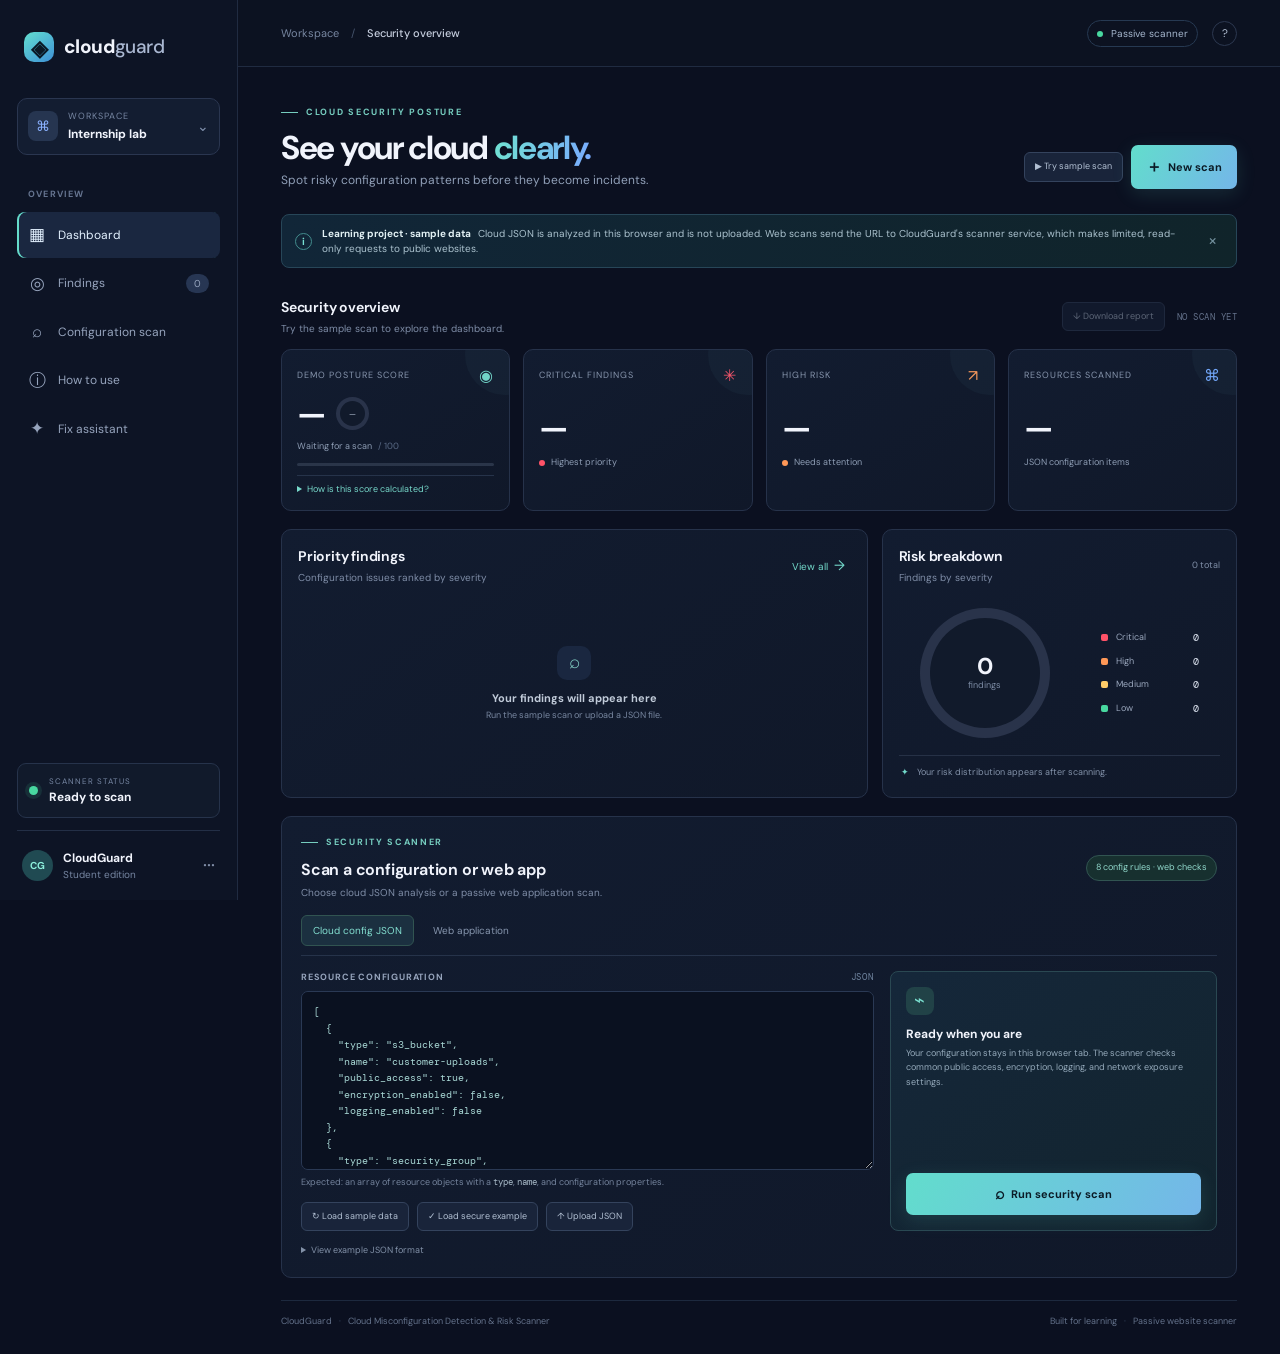
==== index.html @ 46203f97 "Add guided demo and downloadable scan report" ====
<!doctype html>
<html lang="en">
<head>
  <meta charset="utf-8">
  <meta name="viewport" content="width=device-width, initial-scale=1">
  <meta name="theme-color" content="#0b1020">
  <meta name="description" content="CloudGuard is a browser-based cloud configuration risk scanner for learning. Review JSON snapshots for public access, encryption, MFA, logging, and more.">
  <link rel="canonical" href="https://krish1976-17.github.io/cloud-risk-scanner/">
  <meta property="og:type" content="website">
  <meta property="og:title" content="CloudGuard | Cloud Risk Scanner">
  <meta property="og:description" content="Review cloud configuration snapshots for common security risks with CloudGuard.">
  <meta property="og:url" content="https://krish1976-17.github.io/cloud-risk-scanner/">
  <meta name="twitter:card" content="summary">
  <title>CloudGuard | Misconfiguration Risk Scanner</title>
  <link rel="preconnect" href="https://fonts.googleapis.com">
  <link rel="preconnect" href="https://fonts.gstatic.com" crossorigin>
  <link href="https://fonts.googleapis.com/css2?family=DM+Mono:wght@400;500&family=DM+Sans:wght@400;500;600;700;800&display=swap" rel="stylesheet">
  <link rel="stylesheet" href="styles.css?v=guided-demo-1">
</head>
<body>
  <div class="app-shell">
    <aside class="sidebar">
      <a class="brand" href="#top" aria-label="CloudGuard home"><span class="brand-mark">◈</span><span>cloud<span class="brand-light">guard</span></span></a>
      <div class="workspace"><span class="workspace-icon">⌘</span><span><small>WORKSPACE</small><strong>Internship lab</strong></span><span class="chevron">⌄</span></div>
      <div class="nav-label">OVERVIEW</div>
      <nav aria-label="Main navigation">
        <a class="nav-item active" href="#dashboard"><span>▦</span> Dashboard</a>
        <a class="nav-item" href="#findings"><span>◎</span> Findings <span class="nav-count" id="nav-count">0</span></a>
        <a class="nav-item" href="#scanner"><span>⌕</span> Configuration scan</a>
        <a class="nav-item" href="guide.html"><span>ⓘ</span> How to use</a>
        <a class="nav-item" href="fixes.html"><span>✦</span> Fix assistant</a>
      </nav>
      <div class="sidebar-bottom"><div class="scan-status"><span class="pulse"></span><span><small>SCANNER STATUS</small><strong>Ready to scan</strong></span></div><div class="profile"><div class="avatar">CG</div><span><strong>CloudGuard</strong><small>Student edition</small></span><span class="more">···</span></div></div>
    </aside>
    <main id="top">
      <header class="topbar"><div class="breadcrumb">Workspace <span>/</span> <b>Security overview</b></div><div class="top-actions"><span class="local-pill"><i></i> Passive scanner</span><a class="icon-button help-link" href="guide.html" aria-label="How to use CloudGuard" title="How to use CloudGuard">?</a></div></header>
      <section class="content" id="dashboard">
        <div class="intro"><div><div class="eyebrow"><span class="eyebrow-line"></span> CLOUD SECURITY POSTURE</div><h1>See your cloud <span>clearly.</span></h1><p class="subtitle">Spot risky configuration patterns before they become incidents.</p></div><div class="intro-actions"><button class="secondary-button" id="run-demo">▶ Try sample scan</button><button class="primary-button" id="top-scan"><span>＋</span> New scan</button></div></div>
        <div class="notice" id="notice"><span class="notice-icon">i</span><span><strong>Learning project · sample data</strong> Cloud JSON is analyzed in this browser and is not uploaded. Web scans send the URL to CloudGuard's scanner service, which makes limited, read-only requests to public websites.</span><button id="dismiss-notice" aria-label="Dismiss notice">×</button></div>
        <div class="section-heading"><div><h2>Security overview</h2><p id="scan-summary">Try the sample scan to explore the dashboard.</p></div><div class="section-actions"><button class="secondary-button" id="export-report" type="button" disabled>↓ Download report</button><span class="scan-time" id="last-scan">NO SCAN YET</span></div></div>
        <div class="metrics">
          <article class="metric-card score-card"><div class="metric-top"><span>DEMO POSTURE SCORE</span><span class="metric-symbol" title="Educational estimate, not a standard">◉</span></div><div class="score-row"><strong id="score">—</strong><div class="score-ring"><span id="score-ring-text">—</span></div></div><div class="metric-foot"><span id="score-caption">Waiting for a scan</span><span class="muted">/ 100</span></div><div class="score-track"><i id="score-bar"></i></div><details class="score-method"><summary>How is this score calculated?</summary><p>Starts at 100, then subtracts 25 per Critical, 15 per High, 8 per Medium, and 3 per Low finding. The score stops at 0. Each matched rule counts separately. This is a learning aid, not an industry standard or a complete security rating.</p></details></article>
          <article class="metric-card"><div class="metric-top"><span>CRITICAL FINDINGS</span><span class="metric-symbol critical">✳</span></div><div class="metric-value" id="critical-count">—</div><div class="metric-foot"><span class="severity-dot red"></span><span id="critical-caption">Highest priority</span></div></article>
          <article class="metric-card"><div class="metric-top"><span>HIGH RISK</span><span class="metric-symbol high">↗</span></div><div class="metric-value" id="high-count">—</div><div class="metric-foot"><span class="severity-dot orange"></span><span>Needs attention</span></div></article>
          <article class="metric-card"><div class="metric-top"><span>RESOURCES SCANNED</span><span class="metric-symbol blue">⌘</span></div><div class="metric-value" id="resource-count">—</div><div class="metric-foot"><span id="resource-caption">JSON configuration items</span></div></article>
        </div>
        <div class="main-grid">
          <section class="panel findings-panel" id="findings"><div class="panel-heading"><div><h2>Priority findings</h2><p>Configuration issues ranked by severity</p></div><button class="text-button" id="view-all">View all <span>→</span></button></div><div class="findings-list" id="findings-list"><div class="empty-state"><div class="empty-icon">⌕</div><strong>Your findings will appear here</strong><span>Run the sample scan or upload a JSON file.</span></div></div></section>
          <section class="panel breakdown-panel"><div class="panel-heading"><div><h2>Risk breakdown</h2><p>Findings by severity</p></div><span class="donut-label" id="finding-total">0 total</span></div><div class="chart-wrap"><div class="donut" id="donut"><div class="donut-center"><strong id="donut-total">0</strong><span>findings</span></div></div><div class="legend"><div><i class="red-bg"></i><span>Critical</span><b id="legend-critical">0</b></div><div><i class="orange-bg"></i><span>High</span><b id="legend-high">0</b></div><div><i class="yellow-bg"></i><span>Medium</span><b id="legend-medium">0</b></div><div><i class="green-bg"></i><span>Low</span><b id="legend-low">0</b></div></div></div><div class="chart-note"><span>✦</span><span id="risk-note">Your risk distribution appears after scanning.</span></div></section>
        </div>
        <section class="panel scanner-panel" id="scanner"><div class="panel-heading"><div><div class="eyebrow"><span class="eyebrow-line"></span> SECURITY SCANNER</div><h2>Scan a configuration or web app</h2><p>Choose cloud JSON analysis or a passive web application scan.</p></div><span class="rule-badge">8 config rules · web checks</span></div>
          <div class="scan-tabs"><button class="scan-tab active" data-pane="config-pane">Cloud config JSON</button><button class="scan-tab" data-pane="webscan-pane">Web application</button></div><div id="config-pane" class="scan-grid"><div class="input-column"><label for="config-input">RESOURCE CONFIGURATION <span>JSON</span></label><textarea id="config-input" spellcheck="false" aria-describedby="json-help" placeholder='[{ "type": "s3_bucket", "name": "example", "public_access": true }]'></textarea><div class="input-help" id="json-help">Expected: an array of resource objects with a <code>type</code>, <code>name</code>, and configuration properties.</div><div class="input-actions"><button class="secondary-button" id="sample-button">↻ Load sample data</button><button class="secondary-button" id="secure-sample-button">✓ Load secure example</button><label class="upload-button" for="file-input">↑ Upload JSON</label><input id="file-input" type="file" accept=".json,application/json" hidden></div></div><div class="scan-aside"><div class="scan-aside-icon">⌁</div><h3>Ready when you are</h3><p>Your configuration stays in this browser tab. The scanner checks common public access, encryption, logging, and network exposure settings.</p><button class="primary-button scan-button" id="run-scan"><span>⌕</span> Run security scan</button><div class="scan-feedback" id="scan-feedback" aria-live="polite"></div></div></div>
          <details class="format-details"><summary>View example JSON format</summary><pre>[{
  "type": "s3_bucket",
  "name": "customer-uploads",
  "public_access": false,
  "encryption_enabled": true,
  "logging_enabled": true
}]</pre></details><div id="webscan-pane" class="webscan-pane" hidden><div class="webscan-form"><label for="target-url">APPLICATION URL</label><div class="url-row"><input id="target-url" type="url" placeholder="https://your-app.example" autocomplete="url"><button class="primary-button" id="web-scan-button"><span>⌕</span> Scan application</button></div><p>Enter an application you own or are authorized to assess. CloudGuard makes read-only GET requests and follows same-site links (up to 12 pages).</p><div class="webscan-status" id="webscan-status" aria-live="polite"></div></div><div class="webscan-note"><span class="scan-aside-icon">⌁</span><strong>Passive checks only</strong><span>Checks HTTPS, response headers, cookies, forms, mixed content, and common exposure signals. No login, payloads, or changes.</span></div><div id="page-list" class="page-list"></div></div>
        </section>
        <footer><span>CloudGuard <span class="footer-sep">·</span> Cloud Misconfiguration Detection &amp; Risk Scanner</span><span>Built for learning <span class="footer-sep">·</span> Passive website scanner</span></footer>
      </section>
    </main>
  </div>
  <div class="toast" id="toast" role="status" aria-live="polite"></div>
  <script src="config-validation.js" defer></script>
  <script src="app.js?v=guided-demo-1" defer></script>
</body>
</html>
---- styles.css ----
:root{color-scheme:dark;--bg:#0b1020;--panel:#111a2d;--panel2:#0e1729;--border:#26324a;--text:#f1f4fc;--muted:#8c9ab3;--cyan:#69e3d0;--blue:#75a8ff;--red:#ff5268;--orange:#ff9857;--yellow:#ffcc68;--green:#48d8a0}*{box-sizing:border-box}html{scroll-behavior:smooth;scroll-padding-top:80px}body{margin:0;background:var(--bg);color:var(--text);font-family:"DM Sans",sans-serif;font-size:14px;line-height:1.5}button,a,summary,label{font:inherit}button{cursor:pointer}.app-shell{min-height:100vh}.sidebar{position:fixed;inset:0 auto 0 0;width:238px;background:#0d1425;border-right:1px solid #202b41;padding:27px 17px 15px;display:flex;flex-direction:column;z-index:2}.brand{height:40px;display:flex;align-items:center;gap:10px;text-decoration:none;color:var(--text);font-weight:800;font-size:19px;letter-spacing:-.6px;padding-left:7px}.brand-mark{display:grid;place-items:center;width:30px;height:30px;background:linear-gradient(140deg,#63dfd0,#3e90d6);color:#0b1825;border-radius:10px;font-size:22px}.brand-light{font-weight:500;color:#aab8d2}.workspace{margin:31px 0 33px;padding:11px 10px;border:1px solid #2a3650;background:#131d31;border-radius:10px;display:flex;align-items:center;gap:10px}.workspace-icon{background:#263550;width:30px;height:30px;border-radius:8px;display:grid;place-items:center;color:#8bb1ff}.workspace small,.scan-status small,.profile small{font-size:9px;display:block;color:#7787a3;letter-spacing:1px}.workspace strong,.scan-status strong,.profile strong{display:block;font-size:12px;margin-top:1px}.chevron{margin-left:auto;color:#8091ad}.nav-label{font-size:9px;color:#667591;font-weight:700;letter-spacing:1.2px;padding:0 11px 8px}.nav-item{display:flex;align-items:center;gap:12px;margin:3px 0;padding:10px 11px;text-decoration:none;color:#96a4bd;border-radius:8px;font-size:12px;transition:.2s}.nav-item span:first-child{font-size:17px;width:18px;text-align:center}.nav-item:hover,.nav-item.active{background:#1a2740;color:#e4f2ff}.nav-item.active{box-shadow:inset 2px 0 #65dccb}.nav-count{font-size:10px;margin-left:auto;background:#273653;padding:2px 8px;border-radius:20px}.sidebar-bottom{margin-top:auto}.scan-status{border:1px solid #26334b;background:#111a2b;padding:11px;border-radius:9px;display:flex;align-items:center;gap:11px;margin-bottom:12px}.pulse{width:9px;height:9px;background:#48d8a0;border-radius:50%;box-shadow:0 0 0 4px #48d8a01c}.scan-status small{font-size:8px}.profile{border-top:1px solid #232f46;padding:17px 5px 3px;display:flex;align-items:center;gap:10px}.profile small{letter-spacing:0;font-size:10px}.avatar{width:31px;height:31px;display:grid;place-items:center;border-radius:50%;background:#204a52;color:#8df0dc;font-size:10px;font-weight:700}.more{margin-left:auto;color:#8290aa;font-size:20px}main{margin-left:238px;min-height:100vh}.topbar{height:67px;border-bottom:1px solid #202b41;display:flex;align-items:center;justify-content:space-between;padding:0 43px;background:#0c1221}.breadcrumb{font-size:11px;color:#7786a0}.breadcrumb span{padding:0 9px;color:#45536c}.breadcrumb b{font-weight:500;color:#c6cede}.top-actions{display:flex;gap:14px;align-items:center}.local-pill{font-size:10px;border:1px solid #263952;color:#a6b7ce;padding:5px 9px;border-radius:20px}.local-pill i{display:inline-block;width:6px;height:6px;border-radius:50%;background:var(--green);margin-right:5px}.icon-button{border:1px solid #2c3850;background:none;color:#b4c1d5;border-radius:50%;width:25px;height:25px;font-size:11px}.content{max-width:1270px;margin:auto;padding:39px 43px 24px}.intro{display:flex;justify-content:space-between;align-items:flex-end;margin-bottom:25px}.eyebrow{font-size:9px;letter-spacing:1.7px;color:#76cdbf;font-weight:700;display:flex;align-items:center;gap:8px}.eyebrow-line{width:17px;height:1px;background:#76cdbf}h1{margin:8px 0 4px;font-size:33px;letter-spacing:-1.3px;line-height:1.2;font-weight:700}h1 span{background:linear-gradient(100deg,#70e3d1,#79aaff);color:transparent;background-clip:text}.subtitle{margin:0;color:#91a0b8;font-size:12px}.primary-button{border:0;border-radius:7px;background:linear-gradient(120deg,#62ddcc,#74b6e9);color:#0b1b26;padding:10px 15px;font-weight:700;font-size:11px;box-shadow:0 5px 19px #5ed9cb22;transition:transform .15s,filter .15s}.primary-button:hover{transform:translateY(-1px);filter:brightness(1.1)}.primary-button span{font-size:16px;vertical-align:-1px;margin-right:3px}.notice{border:1px solid #274658;background:linear-gradient(100deg,#112638,#10242a);border-radius:8px;padding:11px 13px;display:flex;align-items:center;gap:10px;color:#acc3cf;font-size:10px;margin-bottom:29px}.notice strong{color:#e2f1f4;margin-right:4px}.notice-icon{border:1px solid #438d8e;border-radius:50%;color:#77dfd1;font-size:10px;font-weight:700;width:17px;height:17px;flex:none;text-align:center}.notice button{margin-left:auto;background:none;border:0;color:#73919e;font-size:17px}.section-heading,.panel-heading{display:flex;justify-content:space-between;align-items:center}.section-heading{margin-bottom:13px}.section-heading h2,.panel h2,.scanner-panel h2{font-size:14px;margin:0;font-weight:650;letter-spacing:-.2px}.section-heading p,.panel-heading p{color:#7f8da7;font-size:10px;margin:3px 0 0}.scan-time{color:#64718a;font:9px "DM Mono",monospace;letter-spacing:.5px}.metrics{display:grid;grid-template-columns:repeat(4,minmax(0,1fr));gap:13px;margin-bottom:18px}.metric-card,.panel{background:linear-gradient(145deg,#121c30,#101829);border:1px solid var(--border);border-radius:10px}.metric-card{min-height:138px;padding:14px 15px;position:relative;overflow:hidden}.metric-card:after{content:"";position:absolute;width:80px;height:80px;right:-36px;top:-35px;border-radius:50%;background:#508ca110}.metric-top{font-size:9px;letter-spacing:1px;color:#8795ad;display:flex;justify-content:space-between;align-items:center}.metric-symbol{font-size:16px;color:#73d8ca}.metric-symbol.critical{color:var(--red)}.metric-symbol.high{color:var(--orange)}.metric-symbol.blue{color:var(--blue)}.score-row{display:flex;align-items:center;gap:11px;margin:9px 0 2px}.score-row>strong,.metric-value{font-size:32px;line-height:1;font-weight:700;letter-spacing:-1px}.score-ring{width:33px;height:33px;border-radius:50%;display:grid;place-items:center;background:conic-gradient(var(--green) 0 0%,#29334a 0);position:relative}.score-ring:after{content:"";position:absolute;background:#111a2b;inset:4px;border-radius:50%}.score-ring span{z-index:1;font-size:8px;color:#b8c5d9}.metric-foot{display:flex;align-items:center;gap:6px;color:#8e9db4;font-size:9px;margin-top:10px}.muted{color:#596984}.score-track{height:3px;background:#2a3549;border-radius:9px;margin-top:9px;overflow:hidden}.score-track i{display:block;height:100%;width:0;background:var(--green);border-radius:9px;transition:width .5s}.metric-card:not(.score-card) .metric-value{margin-top:24px}.metric-card:not(.score-card) .metric-foot{margin-top:12px}.severity-dot{width:6px;height:6px;border-radius:50%}.red{background:var(--red)}.orange{background:var(--orange)}.main-grid{display:grid;grid-template-columns:minmax(0,1.65fr) minmax(245px,1fr);gap:14px;margin-bottom:18px}.panel{padding:16px}.panel-heading{margin-bottom:12px}.text-button{border:0;background:none;color:#73d9ca;font-size:10px}.text-button span{font-size:14px;margin-left:3px}.findings-list{min-height:184px}.empty-state{min-height:174px;display:flex;flex-direction:column;align-items:center;justify-content:center;gap:3px;color:#7887a0;text-align:center}.empty-icon{width:34px;height:34px;border-radius:10px;background:#1a2740;color:#82cfc4;display:grid;place-items:center;font-size:19px;margin-bottom:7px}.empty-state strong{font-size:11px;color:#c1cbd9}.empty-state span{font-size:9px}.success-empty .empty-icon{color:var(--green);background:#17372f}.finding-row{display:grid;grid-template-columns:62px 1fr auto;gap:9px;align-items:start;padding:11px 0;border-bottom:1px solid #222e43}.finding-row:last-child{border-bottom:0}.severity-badge{font-size:8px;text-align:center;border-radius:4px;padding:3px 4px;margin-top:1px;font-weight:700}.severity-badge.critical{background:#ff52681c;color:#ff7788}.severity-badge.high{background:#ff98571b;color:#ffb17a}.severity-badge.medium{background:#ffcc681b;color:#f2cf7f}.severity-badge.low{background:#48d8a01b;color:#6ce0ae}.finding-copy strong{font-size:10px;display:block;color:#dce3ee;font-weight:600}.finding-copy span{display:block;font:9px "DM Mono",monospace;color:#8a9ab1;margin-top:3px}.finding-copy span i{color:#55647c;font-style:normal;margin:0 3px}.finding-copy small{display:block;color:#75849c;font-size:9px;margin-top:4px}.finding-id{font:8px "DM Mono",monospace;color:#586983}.donut-label{font-size:9px;color:#8190a9}.chart-wrap{display:flex;align-items:center;justify-content:space-around;padding:11px 3px 17px;gap:15px}.donut{width:130px;height:130px;border-radius:50%;display:grid;place-items:center;position:relative;background:conic-gradient(#29334a 0 100%)}.donut:before{content:"";position:absolute;inset:10px;background:#111a2b;border-radius:50%}.donut-center{z-index:1;display:flex;flex-direction:column;align-items:center}.donut-center strong{font-size:23px;line-height:1.1}.donut-center span{font-size:9px;color:#7c8ba4}.legend{min-width:98px}.legend div{display:grid;grid-template-columns:8px 1fr auto;align-items:center;gap:7px;color:#9aa7bd;font-size:9px;padding:5px 0}.legend i{width:7px;height:7px;border-radius:2px}.legend b{color:#dce3ef;font:10px "DM Mono",monospace}.red-bg{background:var(--red)}.orange-bg{background:var(--orange)}.yellow-bg{background:var(--yellow)}.green-bg{background:var(--green)}.chart-note{border-top:1px solid #263146;padding:10px 2px 0;display:flex;gap:8px;color:#8291a8;font-size:9px}.chart-note span:first-child{color:#72d9ca}.scanner-panel{padding:19px;margin-bottom:22px}.scanner-panel .panel-heading{align-items:center;margin-bottom:17px}.scanner-panel h2{font-size:16px;margin-top:8px}.rule-badge{font-size:9px;color:#91d8cb;border:1px solid #315451;background:#17302f;border-radius:20px;padding:5px 9px}.scan-grid{display:grid;grid-template-columns:minmax(0,1.4fr) minmax(220px,.8fr);gap:16px}.input-column>label{display:flex;justify-content:space-between;color:#96a4bc;font-size:9px;letter-spacing:.8px;font-weight:700;margin-bottom:7px}.input-column>label span{font:9px "DM Mono",monospace;color:#7186a1}textarea{display:block;resize:vertical;width:100%;height:179px;border-radius:7px;border:1px solid #2a3954;background:#0a1120;color:#a8d7d4;padding:12px;font:10px/1.65 "DM Mono",monospace;outline:none;tab-size:2}textarea:focus{border-color:#4a8f8c;box-shadow:0 0 0 2px #59d9c51a}.input-help{font-size:9px;color:#74839c;margin-top:6px}.input-help code{color:#a9bbc9;font-family:"DM Mono",monospace}.input-actions{display:flex;gap:8px;margin-top:12px}.secondary-button,.upload-button{border:1px solid #34435d;background:#19243a;color:#b2c0d3;border-radius:6px;padding:7px 10px;font-size:9px}.secondary-button:hover,.upload-button:hover{border-color:#577085;color:#e5eef8}.upload-button{cursor:pointer}.scan-aside{background:linear-gradient(145deg,#15273a,#12242e);border:1px solid #2a4852;border-radius:8px;padding:15px;display:flex;flex-direction:column;align-items:flex-start}.scan-aside-icon{width:28px;height:28px;border-radius:8px;background:#214247;color:#7ae0d0;display:grid;place-items:center;font-size:18px}.scan-aside h3{margin:10px 0 3px;font-size:12px}.scan-aside p{margin:0 0 14px;font-size:9px;color:#95aabb;line-height:1.65}.scan-button{width:100%;margin-top:auto;padding:9px}.scan-feedback{min-height:0;font-size:9px;color:#75d6b0;margin-top:8px}.scan-feedback:empty{display:none}.scan-feedback.error{color:#ff8c9b}.format-details{margin-top:13px;color:#8291a8;font-size:9px}.format-details summary{cursor:pointer;width:max-content}.format-details pre{background:#0a1120;border:1px solid #26334a;border-radius:6px;padding:10px;color:#a9d7d4;overflow:auto;font:9px/1.5 "DM Mono",monospace}footer{border-top:1px solid #1d293e;display:flex;justify-content:space-between;padding:14px 0 2px;color:#64728b;font-size:9px}.footer-sep{color:#3e516c;padding:0 5px}.toast{position:fixed;bottom:20px;right:22px;background:#18352f;border:1px solid #326c5c;border-radius:8px;padding:10px 15px;color:#b3f0da;font-size:11px;opacity:0;transform:translateY(8px);transition:.2s;pointer-events:none}.toast.show{opacity:1;transform:translateY(0)}
@media(max-width:1050px){.content{padding:32px 25px 22px}.topbar{padding:0 25px}.sidebar{width:205px}main{margin-left:205px}.metrics{grid-template-columns:repeat(2,1fr)}.main-grid{grid-template-columns:1fr}.breakdown-panel .chart-wrap{justify-content:center;gap:50px}}
@media(max-width:700px){.sidebar{position:static;width:auto;height:auto;padding:12px 15px;border-right:0;border-bottom:1px solid #202b41}.brand{height:32px}.workspace,.nav-label,.sidebar nav,.sidebar-bottom{display:none}main{margin-left:0}.topbar{height:48px;padding:0 16px}.content{padding:25px 15px 18px}.intro{align-items:flex-start}.intro h1{font-size:27px}.intro .primary-button{padding:8px 10px;margin-top:10px}.subtitle{font-size:10px}.notice{align-items:flex-start;font-size:9px}.notice button{line-height:12px}.metrics{gap:8px}.metric-card{padding:12px;min-height:129px}.metric-top{font-size:8px}.main-grid{gap:9px}.scan-grid{grid-template-columns:1fr}.scan-aside{min-height:190px}.rule-badge{font-size:8px}footer{gap:10px;flex-direction:column}.finding-row{grid-template-columns:56px 1fr}.finding-id{display:none}.local-pill{font-size:0;padding:6px}.local-pill i{margin:0}.breadcrumb{font-size:10px}}

.scan-tabs{display:flex;gap:7px;border-bottom:1px solid #26334a;margin:-2px 0 15px;padding-bottom:9px}.scan-tab{border:1px solid transparent;background:transparent;color:#8796ae;border-radius:6px;padding:7px 11px;font-size:10px}.scan-tab.active{background:#1b3040;border-color:#315451;color:#83dfd0}.scan-tab:hover{color:#e5eff8}.webscan-pane[hidden],[hidden]{display:none!important}.webscan-pane{display:grid;grid-template-columns:minmax(0,1.4fr) minmax(220px,.8fr);gap:13px}.webscan-form{grid-row:span 2}.webscan-form>label{display:block;color:#96a4bc;font-size:9px;letter-spacing:.8px;font-weight:700;margin-bottom:7px}.url-row{display:flex;gap:8px}.url-row input{flex:1;min-width:0;border-radius:7px;border:1px solid #2a3954;background:#0a1120;color:#d8e6f2;padding:10px 12px;font:11px "DM Mono",monospace;outline:none}.url-row input:focus{border-color:#4a8f8c;box-shadow:0 0 0 2px #59d9c51a}.url-row .primary-button{white-space:nowrap}.webscan-form p{font-size:9px;color:#8291a8;line-height:1.6;margin:9px 0}.webscan-status{font-size:10px;color:#78ddbd;min-height:15px}.webscan-status.error{color:#ff8796}.webscan-note{background:linear-gradient(145deg,#15273a,#12242e);border:1px solid #2a4852;border-radius:8px;padding:13px;display:grid;grid-template-columns:30px 1fr;gap:7px 10px;align-content:start}.webscan-note .scan-aside-icon{grid-row:span 2}.webscan-note strong{font-size:11px}.webscan-note>span:last-child{font-size:9px;color:#95aabb;line-height:1.6}.page-list{grid-column:2;font-size:9px;color:#8d9bb2}.page-list:empty{display:none}.page-item{padding:6px 0;border-bottom:1px solid #29364b;overflow-wrap:anywhere}.page-item b{color:#75d8b6;margin-right:5px}@media(max-width:700px){.webscan-pane{grid-template-columns:1fr}.webscan-form{grid-row:auto}.page-list{grid-column:auto}.url-row{flex-direction:column}.url-row .primary-button{width:100%}}
#view-all[hidden]{display:none}
button:focus-visible,a:focus-visible,summary:focus-visible,label:focus-visible,input:focus-visible,textarea:focus-visible{outline:2px solid #79dccc;outline-offset:3px}
.help-link{display:grid;place-items:center;text-decoration:none}
.section-actions{display:flex;align-items:center;gap:12px}.section-actions .secondary-button{white-space:nowrap}.section-actions button:disabled{opacity:.48;cursor:not-allowed}
@media(max-width:700px){.section-actions{align-items:flex-end;flex-direction:column;gap:6px}.section-actions .scan-time{font-size:8px}}
@media(prefers-reduced-motion:reduce){*,*::before,*::after{scroll-behavior:auto!important;animation-duration:.01ms!important;animation-iteration-count:1!important;transition-duration:.01ms!important}}
/* Demo flow and score explanation */
.intro-actions{display:flex;gap:8px;align-items:center;flex-wrap:wrap;justify-content:flex-end}.score-method{margin-top:9px;border-top:1px solid #26334a;padding-top:7px}.score-method summary{cursor:pointer;color:#77d9cb;font-size:9px}.score-method p{margin:6px 0 0;color:#93a4bc;font-size:9px;line-height:1.6}.input-actions{flex-wrap:wrap}
@media(max-width:700px){.intro-actions{justify-content:flex-start}.intro-actions button{font-size:9px}}
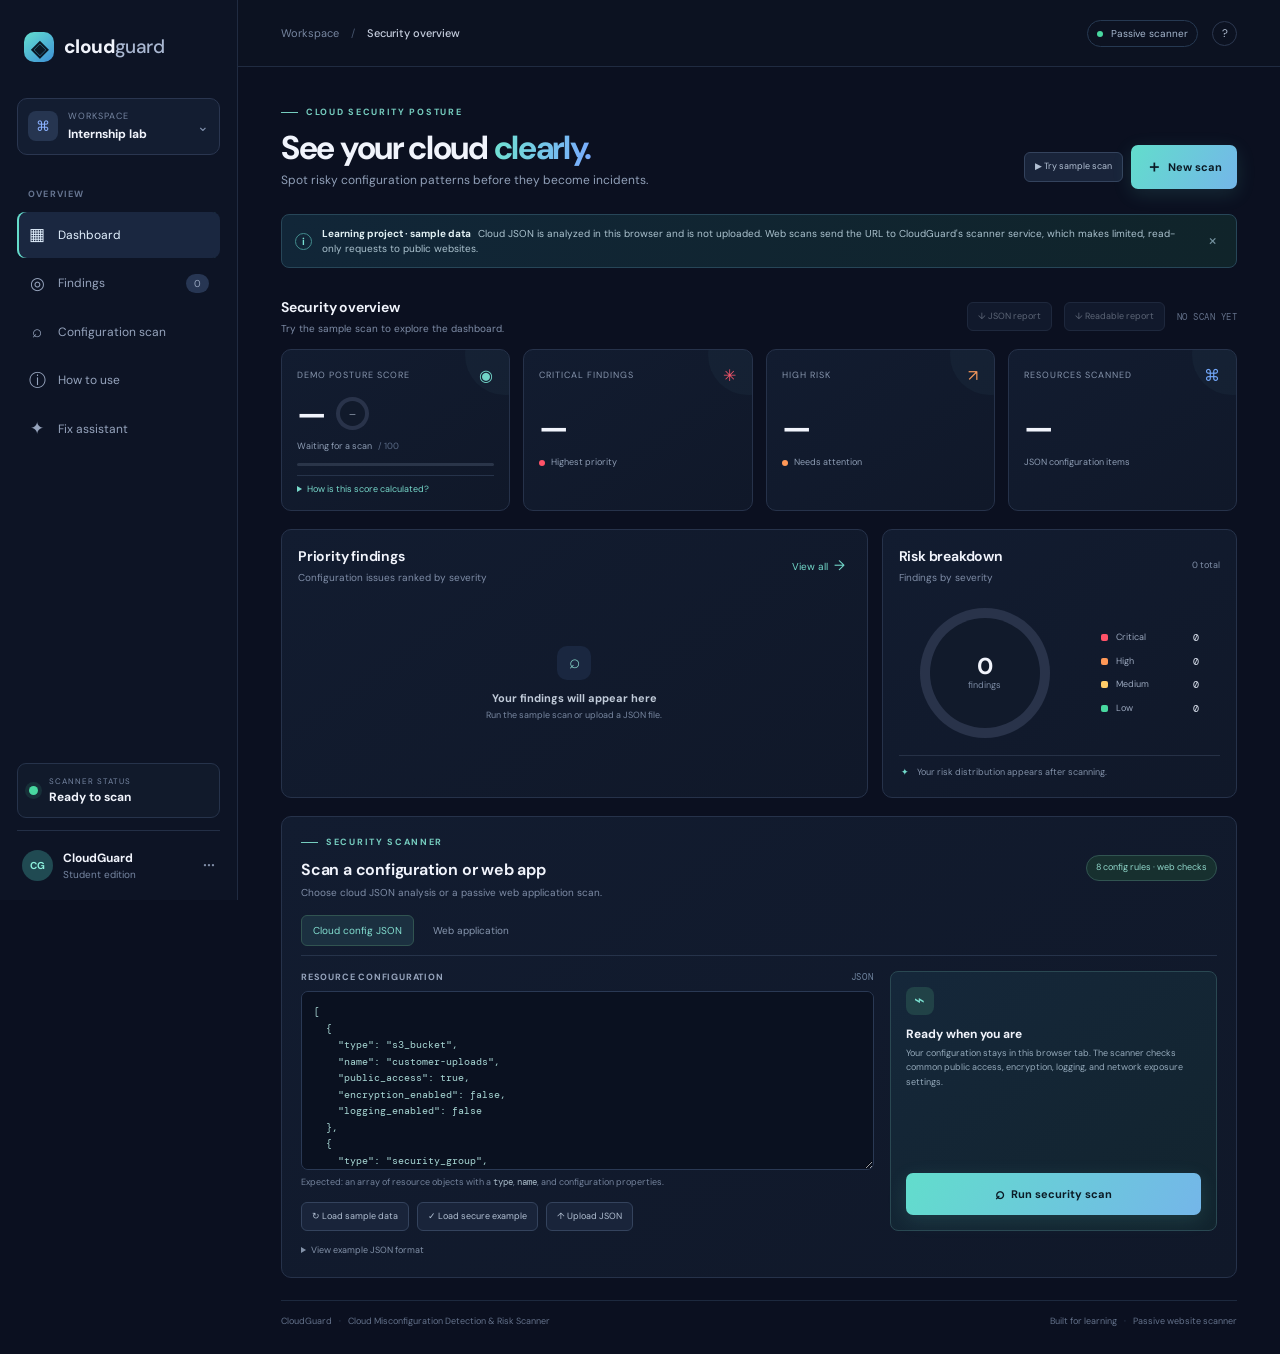
==== commit 3055bea6: "Add readable HTML scan reports" ====
--- a/index.html
+++ b/index.html
@@ -15,7 +15,7 @@
   <link rel="preconnect" href="https://fonts.googleapis.com">
   <link rel="preconnect" href="https://fonts.gstatic.com" crossorigin>
   <link href="https://fonts.googleapis.com/css2?family=DM+Mono:wght@400;500&family=DM+Sans:wght@400;500;600;700;800&display=swap" rel="stylesheet">
-  <link rel="stylesheet" href="styles.css?v=guided-demo-1">
+  <link rel="stylesheet" href="styles.css?v=score-breakdown-1">
 </head>
 <body>
   <div class="app-shell">
@@ -37,9 +37,9 @@
       <section class="content" id="dashboard">
         <div class="intro"><div><div class="eyebrow"><span class="eyebrow-line"></span> CLOUD SECURITY POSTURE</div><h1>See your cloud <span>clearly.</span></h1><p class="subtitle">Spot risky configuration patterns before they become incidents.</p></div><div class="intro-actions"><button class="secondary-button" id="run-demo">▶ Try sample scan</button><button class="primary-button" id="top-scan"><span>＋</span> New scan</button></div></div>
         <div class="notice" id="notice"><span class="notice-icon">i</span><span><strong>Learning project · sample data</strong> Cloud JSON is analyzed in this browser and is not uploaded. Web scans send the URL to CloudGuard's scanner service, which makes limited, read-only requests to public websites.</span><button id="dismiss-notice" aria-label="Dismiss notice">×</button></div>
-        <div class="section-heading"><div><h2>Security overview</h2><p id="scan-summary">Try the sample scan to explore the dashboard.</p></div><div class="section-actions"><button class="secondary-button" id="export-report" type="button" disabled>↓ Download report</button><span class="scan-time" id="last-scan">NO SCAN YET</span></div></div>
+        <div class="section-heading"><div><h2>Security overview</h2><p id="scan-summary">Try the sample scan to explore the dashboard.</p></div><div class="section-actions"><button class="secondary-button" id="export-report" type="button" disabled>↓ JSON report</button><button class="secondary-button" id="export-readable-report" type="button" disabled>↓ Readable report</button><span class="scan-time" id="last-scan">NO SCAN YET</span></div></div>
         <div class="metrics">
-          <article class="metric-card score-card"><div class="metric-top"><span>DEMO POSTURE SCORE</span><span class="metric-symbol" title="Educational estimate, not a standard">◉</span></div><div class="score-row"><strong id="score">—</strong><div class="score-ring"><span id="score-ring-text">—</span></div></div><div class="metric-foot"><span id="score-caption">Waiting for a scan</span><span class="muted">/ 100</span></div><div class="score-track"><i id="score-bar"></i></div><details class="score-method"><summary>How is this score calculated?</summary><p>Starts at 100, then subtracts 25 per Critical, 15 per High, 8 per Medium, and 3 per Low finding. The score stops at 0. Each matched rule counts separately. This is a learning aid, not an industry standard or a complete security rating.</p></details></article>
+          <article class="metric-card score-card"><div class="metric-top"><span>DEMO POSTURE SCORE</span><span class="metric-symbol" title="Educational estimate, not a standard">◉</span></div><div class="score-row"><strong id="score">—</strong><div class="score-ring"><span id="score-ring-text">—</span></div></div><div class="metric-foot"><span id="score-caption">Waiting for a scan</span><span class="muted">/ 100</span></div><div class="score-track"><i id="score-bar"></i></div><details class="score-method"><summary>How is this score calculated?</summary><p>Starts at 100, then subtracts 25 per Critical, 15 per High, 8 per Medium, and 3 per Low finding. The score stops at 0. Each matched rule counts separately. This is a learning aid, not an industry standard or a complete security rating.</p><p id="score-breakdown">Run a scan to see this report's point breakdown.</p></details></article>
           <article class="metric-card"><div class="metric-top"><span>CRITICAL FINDINGS</span><span class="metric-symbol critical">✳</span></div><div class="metric-value" id="critical-count">—</div><div class="metric-foot"><span class="severity-dot red"></span><span id="critical-caption">Highest priority</span></div></article>
           <article class="metric-card"><div class="metric-top"><span>HIGH RISK</span><span class="metric-symbol high">↗</span></div><div class="metric-value" id="high-count">—</div><div class="metric-foot"><span class="severity-dot orange"></span><span>Needs attention</span></div></article>
           <article class="metric-card"><div class="metric-top"><span>RESOURCES SCANNED</span><span class="metric-symbol blue">⌘</span></div><div class="metric-value" id="resource-count">—</div><div class="metric-foot"><span id="resource-caption">JSON configuration items</span></div></article>
@@ -64,7 +64,7 @@
   </div>
   <div class="toast" id="toast" role="status" aria-live="polite"></div>
   <script src="config-validation.js" defer></script>
-  <script src="app.js?v=guided-demo-1" defer></script>
+  <script src="app.js?v=readable-report-1" defer></script>
 </body>
 </html>
 
--- a/styles.css
+++ b/styles.css
@@ -8,6 +8,8 @@
 .help-link{display:grid;place-items:center;text-decoration:none}
 .section-actions{display:flex;align-items:center;gap:12px}.section-actions .secondary-button{white-space:nowrap}.section-actions button:disabled{opacity:.48;cursor:not-allowed}
 @media(max-width:700px){.section-actions{align-items:flex-end;flex-direction:column;gap:6px}.section-actions .scan-time{font-size:8px}}
+/* Keep page navigation usable on narrow screens. */
+@media(max-width:700px){.sidebar{padding:10px 12px}.brand{height:32px;margin-bottom:7px}.workspace,.nav-label,.sidebar-bottom{display:none}.sidebar nav{display:flex;gap:4px;overflow-x:auto;margin:0 -3px;padding:0 3px 5px;scrollbar-width:thin}.sidebar nav .nav-item{flex:0 0 auto;white-space:nowrap;margin:0;padding:6px 8px;font-size:10px;gap:6px}.sidebar nav .nav-item span:first-child{width:auto;font-size:14px}.sidebar nav .nav-count{padding:1px 5px}}
 @media(prefers-reduced-motion:reduce){*,*::before,*::after{scroll-behavior:auto!important;animation-duration:.01ms!important;animation-iteration-count:1!important;transition-duration:.01ms!important}}
 /* Demo flow and score explanation */
 .intro-actions{display:flex;gap:8px;align-items:center;flex-wrap:wrap;justify-content:flex-end}.score-method{margin-top:9px;border-top:1px solid #26334a;padding-top:7px}.score-method summary{cursor:pointer;color:#77d9cb;font-size:9px}.score-method p{margin:6px 0 0;color:#93a4bc;font-size:9px;line-height:1.6}.input-actions{flex-wrap:wrap}
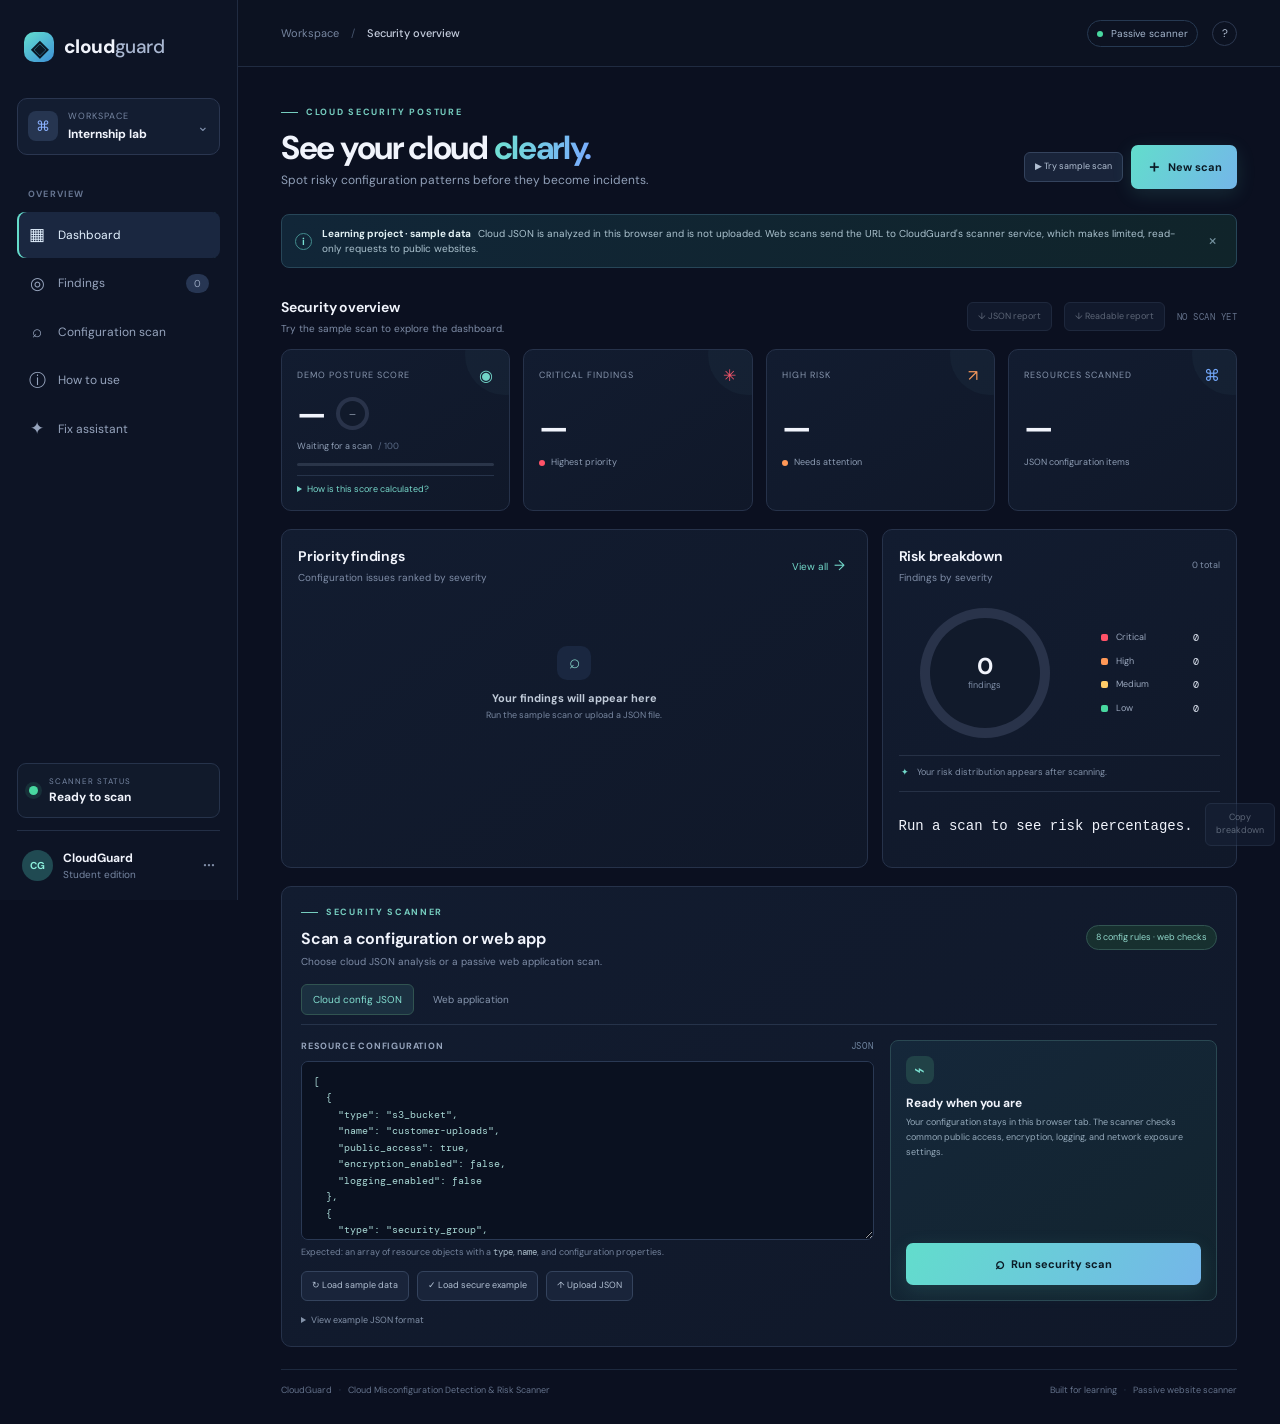
==== commit c65da5eb: "Show copyable risk percentages" ====
--- a/index.html
+++ b/index.html
@@ -15,7 +15,7 @@
   <link rel="preconnect" href="https://fonts.googleapis.com">
   <link rel="preconnect" href="https://fonts.gstatic.com" crossorigin>
   <link href="https://fonts.googleapis.com/css2?family=DM+Mono:wght@400;500&family=DM+Sans:wght@400;500;600;700;800&display=swap" rel="stylesheet">
-  <link rel="stylesheet" href="styles.css?v=score-breakdown-1">
+  <link rel="stylesheet" href="styles.css?v=risk-copy-1">
 </head>
 <body>
   <div class="app-shell">
@@ -46,7 +46,7 @@
         </div>
         <div class="main-grid">
           <section class="panel findings-panel" id="findings"><div class="panel-heading"><div><h2>Priority findings</h2><p>Configuration issues ranked by severity</p></div><button class="text-button" id="view-all">View all <span>→</span></button></div><div class="findings-list" id="findings-list"><div class="empty-state"><div class="empty-icon">⌕</div><strong>Your findings will appear here</strong><span>Run the sample scan or upload a JSON file.</span></div></div></section>
-          <section class="panel breakdown-panel"><div class="panel-heading"><div><h2>Risk breakdown</h2><p>Findings by severity</p></div><span class="donut-label" id="finding-total">0 total</span></div><div class="chart-wrap"><div class="donut" id="donut"><div class="donut-center"><strong id="donut-total">0</strong><span>findings</span></div></div><div class="legend"><div><i class="red-bg"></i><span>Critical</span><b id="legend-critical">0</b></div><div><i class="orange-bg"></i><span>High</span><b id="legend-high">0</b></div><div><i class="yellow-bg"></i><span>Medium</span><b id="legend-medium">0</b></div><div><i class="green-bg"></i><span>Low</span><b id="legend-low">0</b></div></div></div><div class="chart-note"><span>✦</span><span id="risk-note">Your risk distribution appears after scanning.</span></div></section>
+          <section class="panel breakdown-panel"><div class="panel-heading"><div><h2>Risk breakdown</h2><p>Findings by severity</p></div><span class="donut-label" id="finding-total">0 total</span></div><div class="chart-wrap"><div class="donut" id="donut"><div class="donut-center"><strong id="donut-total">0</strong><span>findings</span></div></div><div class="legend"><div><i class="red-bg"></i><span>Critical</span><b id="legend-critical">0</b></div><div><i class="orange-bg"></i><span>High</span><b id="legend-high">0</b></div><div><i class="yellow-bg"></i><span>Medium</span><b id="legend-medium">0</b></div><div><i class="green-bg"></i><span>Low</span><b id="legend-low">0</b></div></div></div><div class="chart-note"><span>✦</span><span id="risk-note">Your risk distribution appears after scanning.</span></div><div class="risk-text-output"><pre id="risk-lines" aria-label="Risk breakdown as text">Run a scan to see risk percentages.</pre><div class="risk-copy"><button class="secondary-button" id="copy-risk" type="button" disabled>Copy breakdown</button><span id="copy-risk-status" role="status" aria-live="polite"></span></div></div></section>
         </div>
         <section class="panel scanner-panel" id="scanner"><div class="panel-heading"><div><div class="eyebrow"><span class="eyebrow-line"></span> SECURITY SCANNER</div><h2>Scan a configuration or web app</h2><p>Choose cloud JSON analysis or a passive web application scan.</p></div><span class="rule-badge">8 config rules · web checks</span></div>
           <div class="scan-tabs"><button class="scan-tab active" data-pane="config-pane">Cloud config JSON</button><button class="scan-tab" data-pane="webscan-pane">Web application</button></div><div id="config-pane" class="scan-grid"><div class="input-column"><label for="config-input">RESOURCE CONFIGURATION <span>JSON</span></label><textarea id="config-input" spellcheck="false" aria-describedby="json-help" placeholder='[{ "type": "s3_bucket", "name": "example", "public_access": true }]'></textarea><div class="input-help" id="json-help">Expected: an array of resource objects with a <code>type</code>, <code>name</code>, and configuration properties.</div><div class="input-actions"><button class="secondary-button" id="sample-button">↻ Load sample data</button><button class="secondary-button" id="secure-sample-button">✓ Load secure example</button><label class="upload-button" for="file-input">↑ Upload JSON</label><input id="file-input" type="file" accept=".json,application/json" hidden></div></div><div class="scan-aside"><div class="scan-aside-icon">⌁</div><h3>Ready when you are</h3><p>Your configuration stays in this browser tab. The scanner checks common public access, encryption, logging, and network exposure settings.</p><button class="primary-button scan-button" id="run-scan"><span>⌕</span> Run security scan</button><div class="scan-feedback" id="scan-feedback" aria-live="polite"></div></div></div>
@@ -64,7 +64,7 @@
   </div>
   <div class="toast" id="toast" role="status" aria-live="polite"></div>
   <script src="config-validation.js" defer></script>
-  <script src="app.js?v=readable-report-1" defer></script>
+  <script src="app.js?v=risk-copy-1" defer></script>
 </body>
 </html>
 
--- a/styles.css
+++ b/styles.css
@@ -10,6 +10,7 @@
 @media(max-width:700px){.section-actions{align-items:flex-end;flex-direction:column;gap:6px}.section-actions .scan-time{font-size:8px}}
 /* Keep page navigation usable on narrow screens. */
 @media(max-width:700px){.sidebar{padding:10px 12px}.brand{height:32px;margin-bottom:7px}.workspace,.nav-label,.sidebar-bottom{display:none}.sidebar nav{display:flex;gap:4px;overflow-x:auto;margin:0 -3px;padding:0 3px 5px;scrollbar-width:thin}.sidebar nav .nav-item{flex:0 0 auto;white-space:nowrap;margin:0;padding:6px 8px;font-size:10px;gap:6px}.sidebar nav .nav-item span:first-child{width:auto;font-size:14px}.sidebar nav .nav-count{padding:1px 5px}}
+.risk-text-output{display:flex;align-items:center;justify-content:space-between;gap:12px;border-top:1px solid #263146;margin-top:11px;padding-top:10px}.risk-lines{margin:0;white-space:pre-line;color:#b5c5d9;font:10px/1.8 "DM Mono",monospace}.risk-copy{display:grid;justify-items:end;gap:4px}.risk-copy button:disabled{opacity:.48;cursor:not-allowed}.risk-copy-status{min-height:13px;color:#7bdbc1;font-size:8px;text-align:right}@media(max-width:700px){.risk-text-output{align-items:flex-start;flex-direction:column}.risk-copy{justify-items:start}.risk-copy-status{text-align:left}}
 @media(prefers-reduced-motion:reduce){*,*::before,*::after{scroll-behavior:auto!important;animation-duration:.01ms!important;animation-iteration-count:1!important;transition-duration:.01ms!important}}
 /* Demo flow and score explanation */
 .intro-actions{display:flex;gap:8px;align-items:center;flex-wrap:wrap;justify-content:flex-end}.score-method{margin-top:9px;border-top:1px solid #26334a;padding-top:7px}.score-method summary{cursor:pointer;color:#77d9cb;font-size:9px}.score-method p{margin:6px 0 0;color:#93a4bc;font-size:9px;line-height:1.6}.input-actions{flex-wrap:wrap}
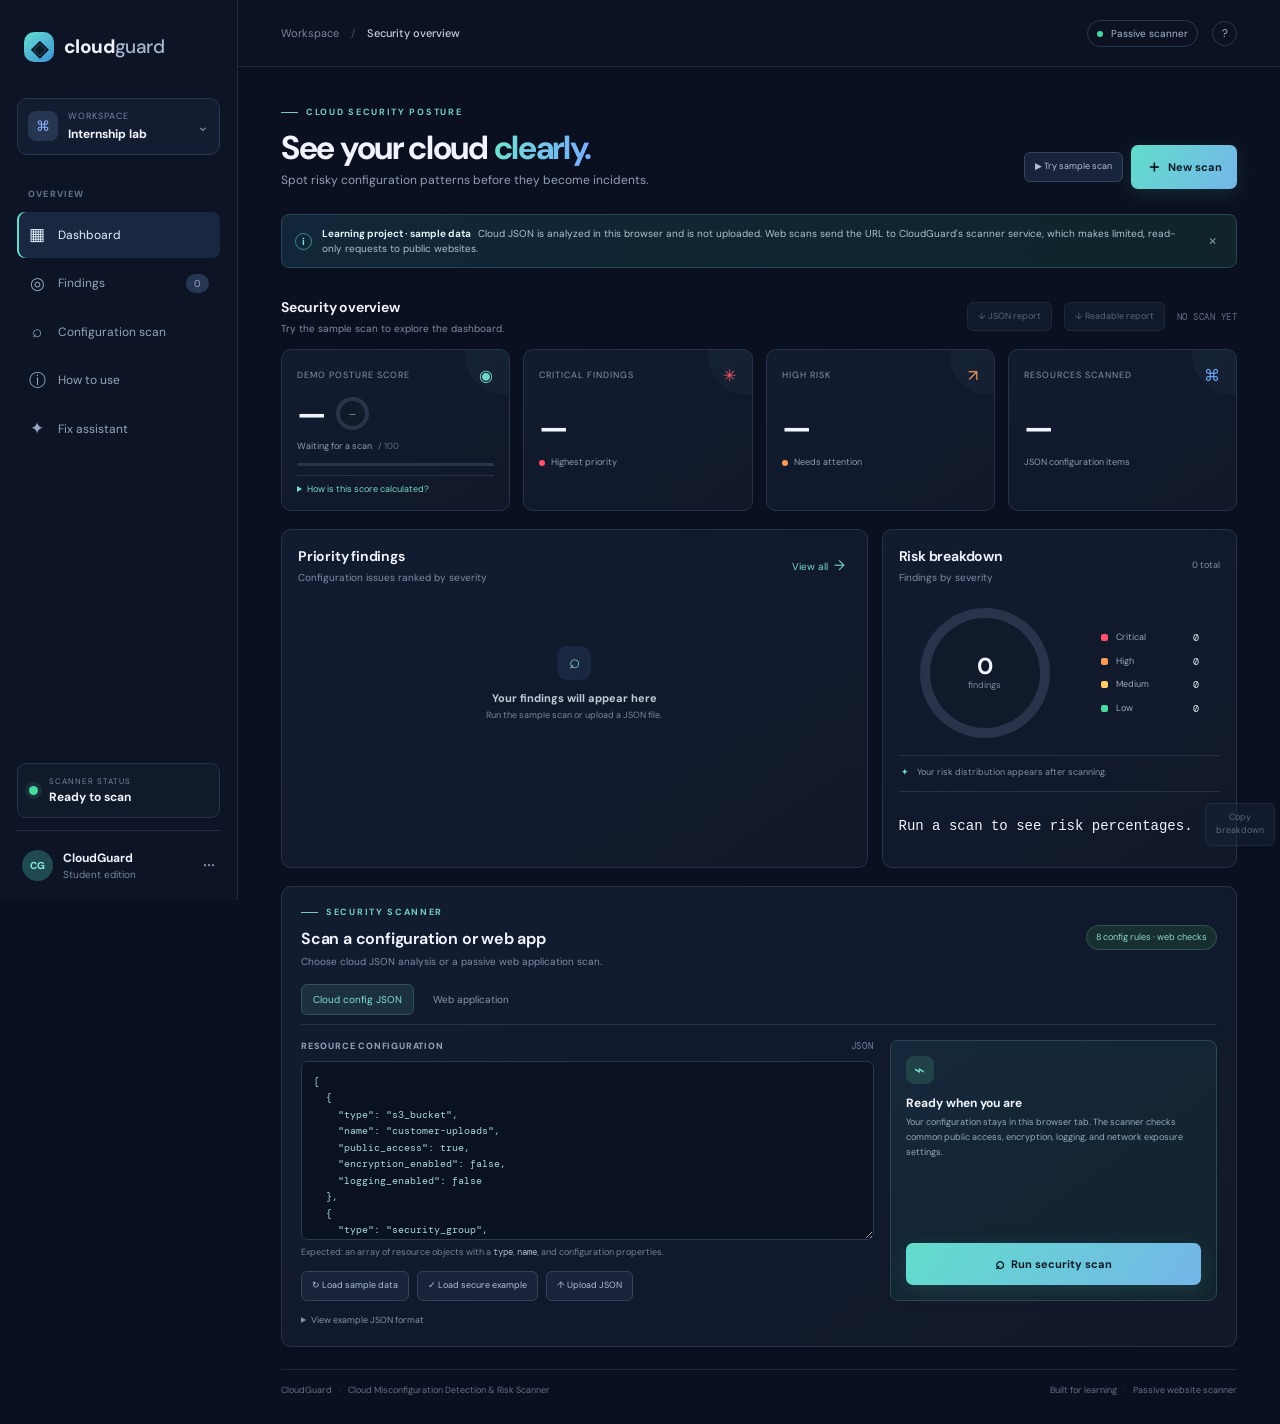
==== commit b9d7f7bc: "Add copy buttons to priority findings" ====
--- a/index.html
+++ b/index.html
@@ -15,7 +15,7 @@
   <link rel="preconnect" href="https://fonts.googleapis.com">
   <link rel="preconnect" href="https://fonts.gstatic.com" crossorigin>
   <link href="https://fonts.googleapis.com/css2?family=DM+Mono:wght@400;500&family=DM+Sans:wght@400;500;600;700;800&display=swap" rel="stylesheet">
-  <link rel="stylesheet" href="styles.css?v=risk-copy-1">
+  <link rel="stylesheet" href="styles.css?v=priority-copy-1">
 </head>
 <body>
   <div class="app-shell">
@@ -64,7 +64,7 @@
   </div>
   <div class="toast" id="toast" role="status" aria-live="polite"></div>
   <script src="config-validation.js" defer></script>
-  <script src="app.js?v=risk-copy-1" defer></script>
+  <script src="app.js?v=priority-copy-1" defer></script>
 </body>
 </html>
 
--- a/styles.css
+++ b/styles.css
@@ -15,3 +15,4 @@
 /* Demo flow and score explanation */
 .intro-actions{display:flex;gap:8px;align-items:center;flex-wrap:wrap;justify-content:flex-end}.score-method{margin-top:9px;border-top:1px solid #26334a;padding-top:7px}.score-method summary{cursor:pointer;color:#77d9cb;font-size:9px}.score-method p{margin:6px 0 0;color:#93a4bc;font-size:9px;line-height:1.6}.input-actions{flex-wrap:wrap}
 @media(max-width:700px){.intro-actions{justify-content:flex-start}.intro-actions button{font-size:9px}}
+.finding-copy .copy-finding{margin-top:7px}.copy-finding-status{display:inline-block;margin-left:8px;color:var(--green);font-size:9px}
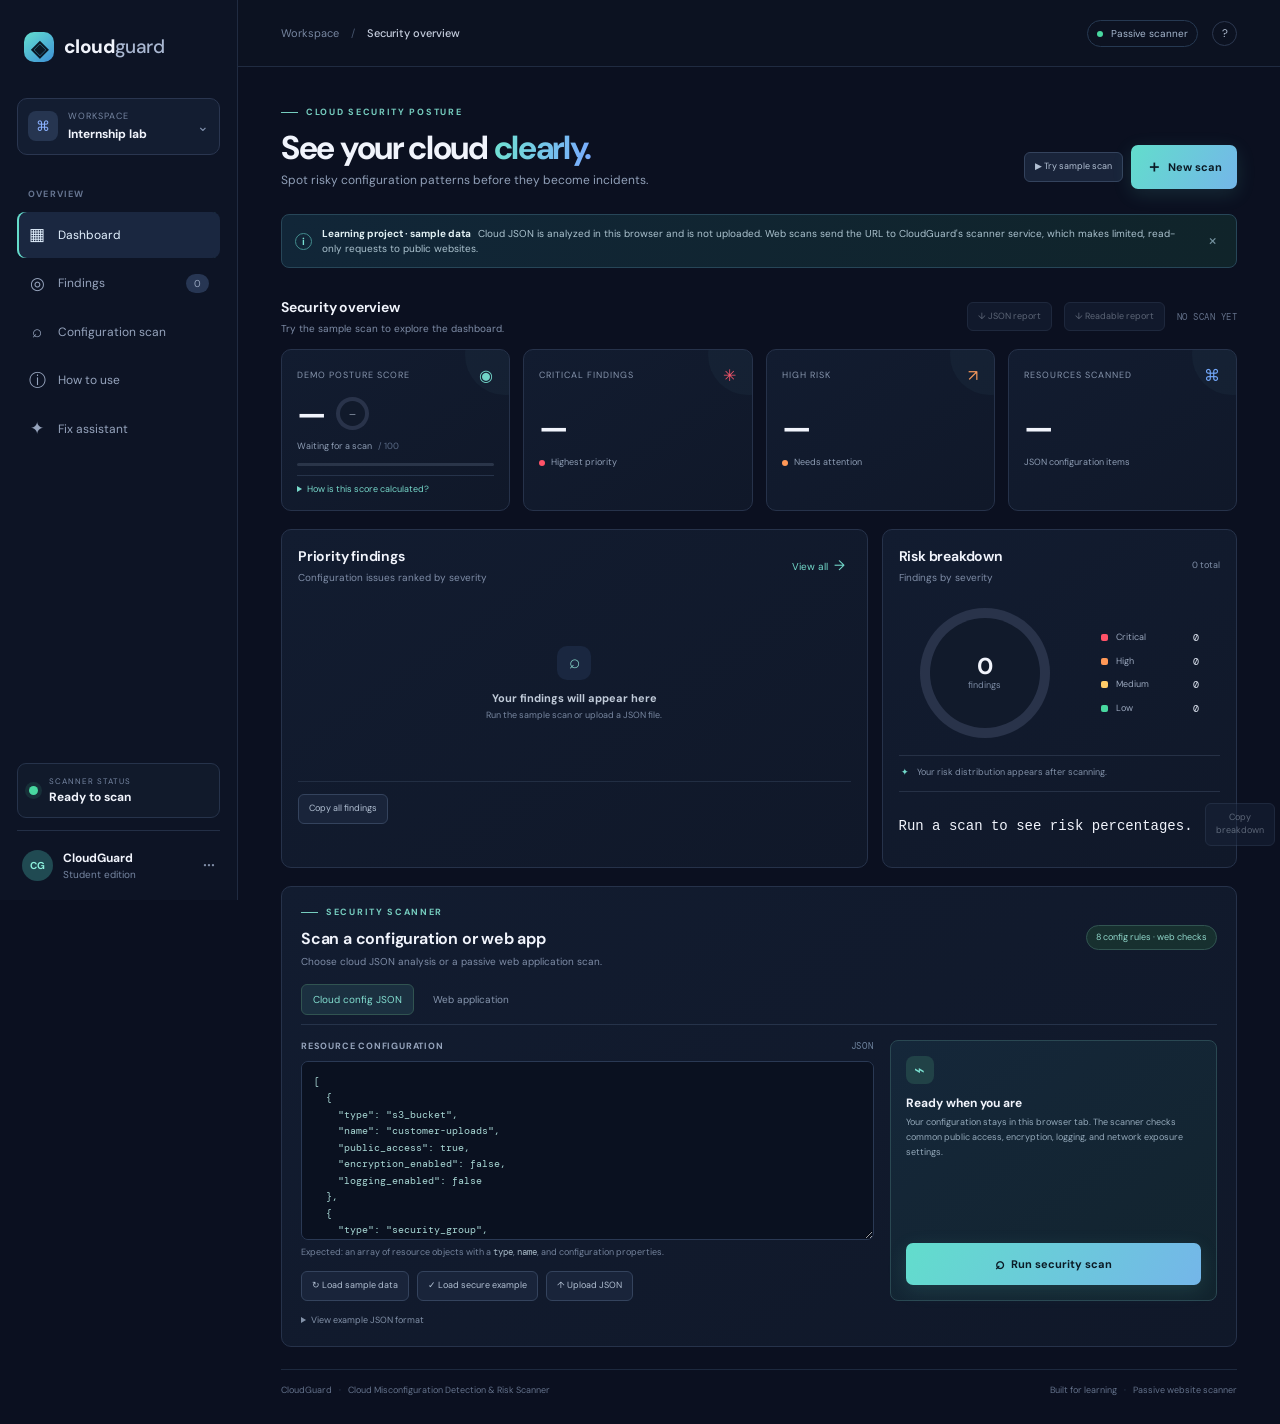
==== commit 54385f51: "Add copy all priority findings" ====
--- a/index.html
+++ b/index.html
@@ -15,7 +15,7 @@
   <link rel="preconnect" href="https://fonts.googleapis.com">
   <link rel="preconnect" href="https://fonts.gstatic.com" crossorigin>
   <link href="https://fonts.googleapis.com/css2?family=DM+Mono:wght@400;500&family=DM+Sans:wght@400;500;600;700;800&display=swap" rel="stylesheet">
-  <link rel="stylesheet" href="styles.css?v=priority-copy-1">
+  <link rel="stylesheet" href="styles.css?v=priority-copy-all-1">
 </head>
 <body>
   <div class="app-shell">
@@ -45,7 +45,7 @@
           <article class="metric-card"><div class="metric-top"><span>RESOURCES SCANNED</span><span class="metric-symbol blue">⌘</span></div><div class="metric-value" id="resource-count">—</div><div class="metric-foot"><span id="resource-caption">JSON configuration items</span></div></article>
         </div>
         <div class="main-grid">
-          <section class="panel findings-panel" id="findings"><div class="panel-heading"><div><h2>Priority findings</h2><p>Configuration issues ranked by severity</p></div><button class="text-button" id="view-all">View all <span>→</span></button></div><div class="findings-list" id="findings-list"><div class="empty-state"><div class="empty-icon">⌕</div><strong>Your findings will appear here</strong><span>Run the sample scan or upload a JSON file.</span></div></div></section>
+          <section class="panel findings-panel" id="findings"><div class="panel-heading"><div><h2>Priority findings</h2><p>Configuration issues ranked by severity</p></div><button class="text-button" id="view-all">View all <span>→</span></button></div><div class="findings-list" id="findings-list"><div class="empty-state"><div class="empty-icon">⌕</div><strong>Your findings will appear here</strong><span>Run the sample scan or upload a JSON file.</span></div></div><div class="findings-copy-all"><button class="secondary-button" id="copy-all-findings" type="button" disabled>Copy all findings</button><span id="copy-all-findings-status" role="status" aria-live="polite"></span></div></section>
           <section class="panel breakdown-panel"><div class="panel-heading"><div><h2>Risk breakdown</h2><p>Findings by severity</p></div><span class="donut-label" id="finding-total">0 total</span></div><div class="chart-wrap"><div class="donut" id="donut"><div class="donut-center"><strong id="donut-total">0</strong><span>findings</span></div></div><div class="legend"><div><i class="red-bg"></i><span>Critical</span><b id="legend-critical">0</b></div><div><i class="orange-bg"></i><span>High</span><b id="legend-high">0</b></div><div><i class="yellow-bg"></i><span>Medium</span><b id="legend-medium">0</b></div><div><i class="green-bg"></i><span>Low</span><b id="legend-low">0</b></div></div></div><div class="chart-note"><span>✦</span><span id="risk-note">Your risk distribution appears after scanning.</span></div><div class="risk-text-output"><pre id="risk-lines" aria-label="Risk breakdown as text">Run a scan to see risk percentages.</pre><div class="risk-copy"><button class="secondary-button" id="copy-risk" type="button" disabled>Copy breakdown</button><span id="copy-risk-status" role="status" aria-live="polite"></span></div></div></section>
         </div>
         <section class="panel scanner-panel" id="scanner"><div class="panel-heading"><div><div class="eyebrow"><span class="eyebrow-line"></span> SECURITY SCANNER</div><h2>Scan a configuration or web app</h2><p>Choose cloud JSON analysis or a passive web application scan.</p></div><span class="rule-badge">8 config rules · web checks</span></div>
@@ -64,7 +64,7 @@
   </div>
   <div class="toast" id="toast" role="status" aria-live="polite"></div>
   <script src="config-validation.js" defer></script>
-  <script src="app.js?v=priority-copy-1" defer></script>
+  <script src="app.js?v=priority-copy-all-1" defer></script>
 </body>
 </html>
 
--- a/styles.css
+++ b/styles.css
@@ -16,3 +16,4 @@
 .intro-actions{display:flex;gap:8px;align-items:center;flex-wrap:wrap;justify-content:flex-end}.score-method{margin-top:9px;border-top:1px solid #26334a;padding-top:7px}.score-method summary{cursor:pointer;color:#77d9cb;font-size:9px}.score-method p{margin:6px 0 0;color:#93a4bc;font-size:9px;line-height:1.6}.input-actions{flex-wrap:wrap}
 @media(max-width:700px){.intro-actions{justify-content:flex-start}.intro-actions button{font-size:9px}}
 .finding-copy .copy-finding{margin-top:7px}.copy-finding-status{display:inline-block;margin-left:8px;color:var(--green);font-size:9px}
+.findings-copy-all{display:flex;align-items:center;gap:10px;padding-top:12px;border-top:1px solid #222e43}.findings-copy-all span{color:var(--green);font-size:9px}
